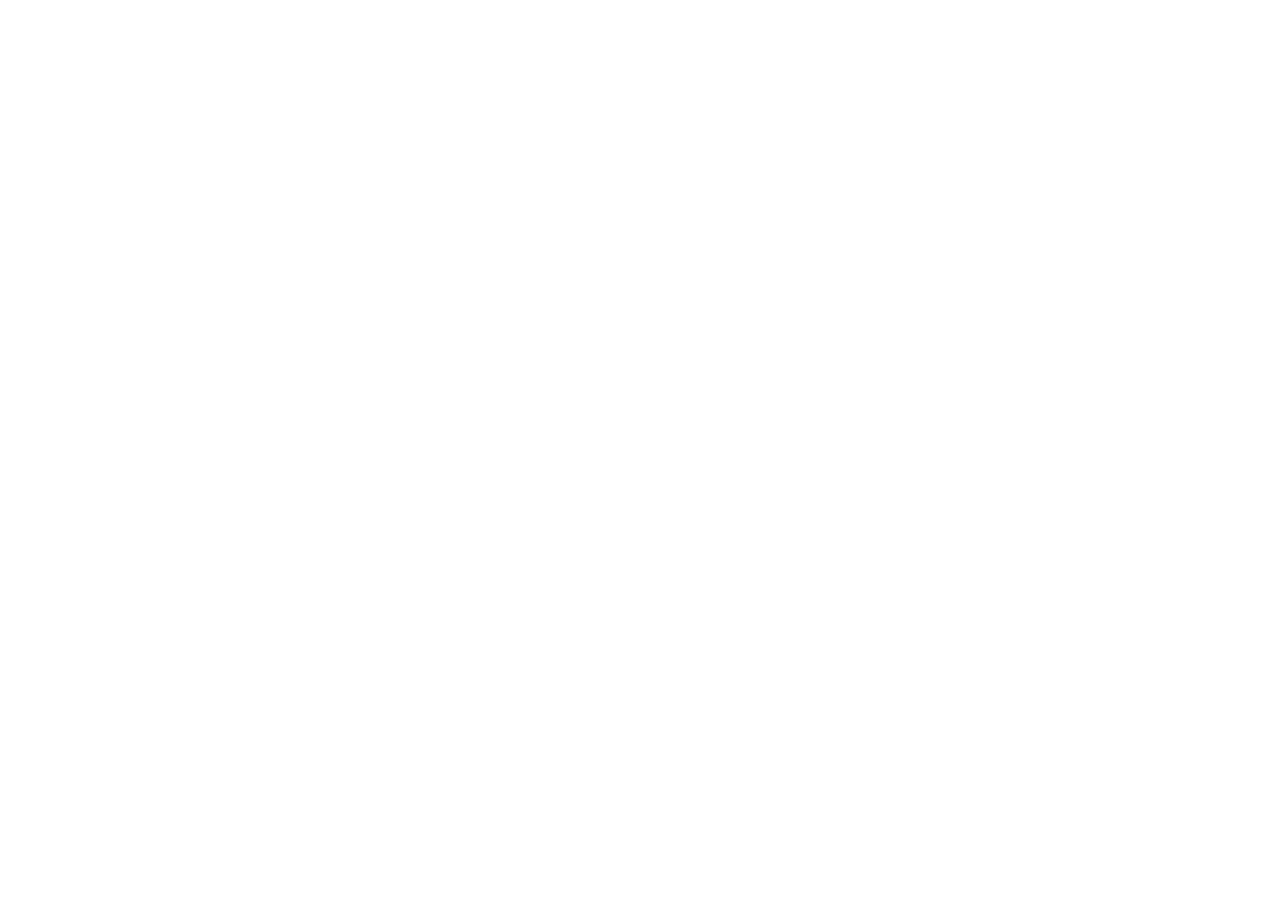
==== index.html @ 8cde50d0 "done" ====
<!DOCTYPE html>
<html lang="en">
<head>
    <meta charset="UTF-8">
    <meta http-equiv="X-UA-Compatible" content="IE=edge">
    <meta name="viewport" content="width=device-width, initial-scale=1.0">
    <title>WeTube-Clone</title>
    <link rel="stylesheet" href="style.css">
</head>
<body>
    
    <nav class="flex-div">
        <div class="nav-laft">
            <img src="images/images/menu.png" alt="">
            <img src="images/images/download.png" alt="">
        </div>
        <div class="nav-middle"></div>
        <div class="nav-right">
            <img src="images/images/upload.png" alt="">
            <img src="images/images/more.png" alt="">
            <img src="images/images/notification.png" alt="">
            <img src="images/images/Jack.png" alt="">
        </div>
    </nav>
</body>
</html>
---- style.css ----
*{
    margin: 0;
    padding: 0;
    font-family: 'poppins',sans-sarif;
    box-sizing: border-box;
}

a{
    text-decoration: none;
    color: #5a5a5a;

}
img{
    cursor: pointer;
}

.flex-div{
    display: flex;
    align-items: center;
}

nav{
    padding: 10px 2%;
    justify-content: space-between;
    box-shadow: 0 0 10px rgba(red, green, blue, alpha);
}
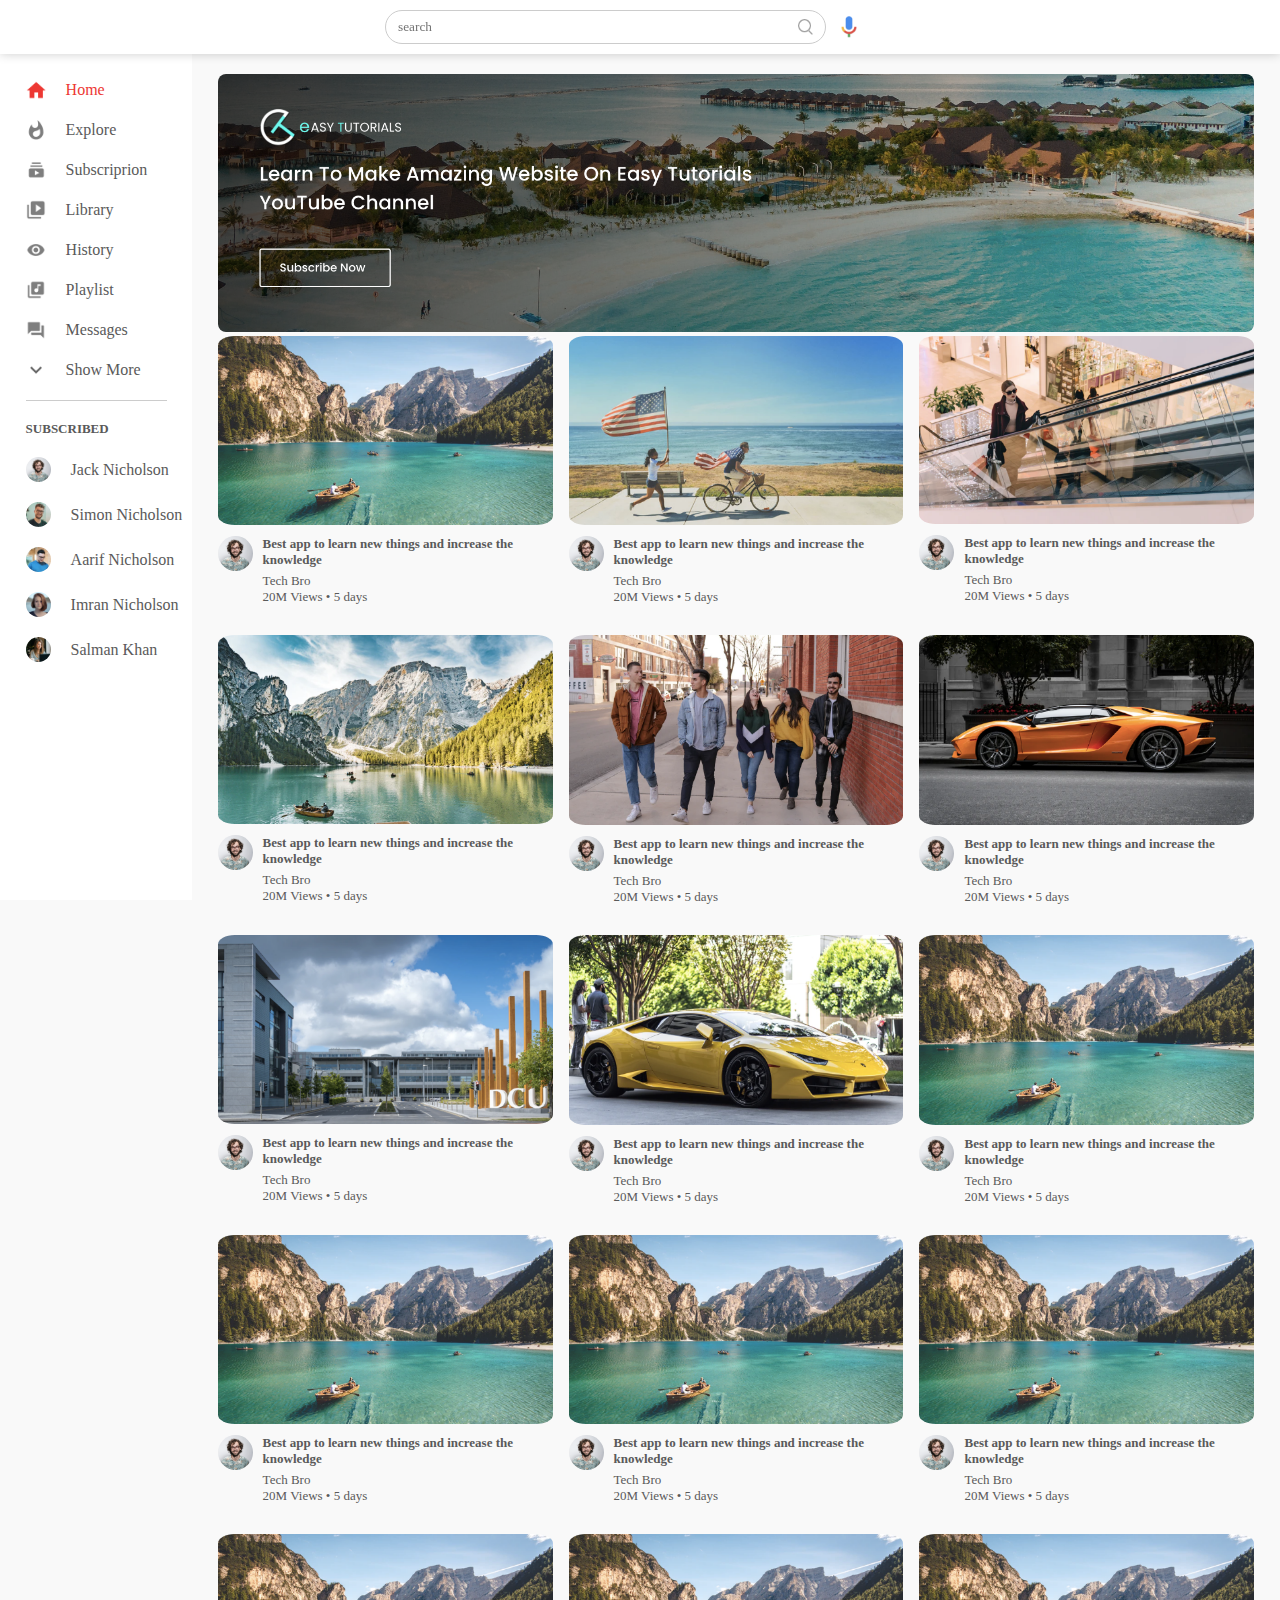
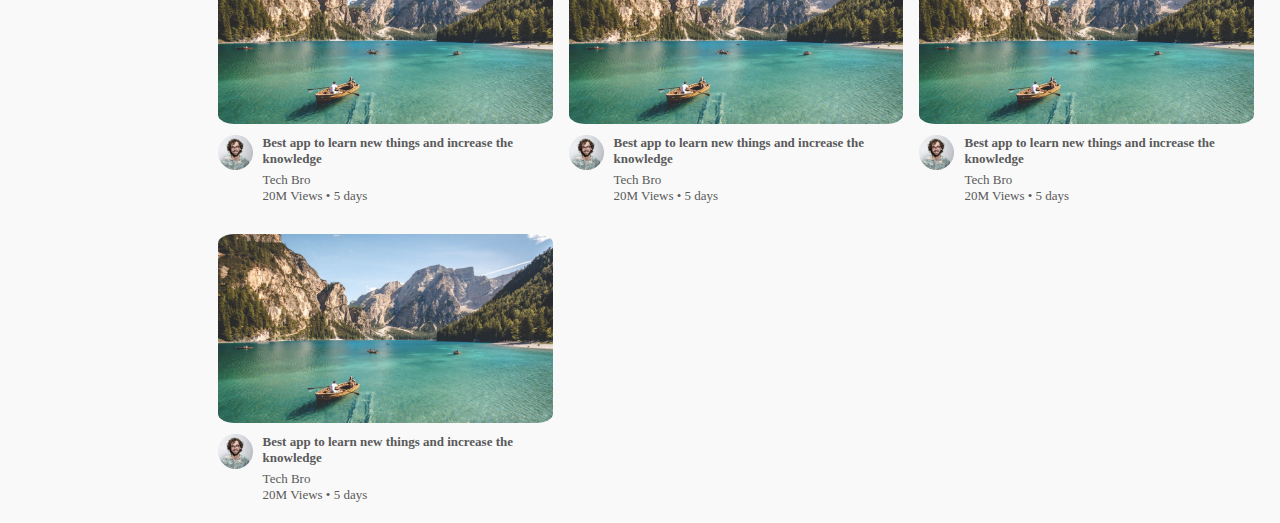
==== commit 85aac85c: "done" ====
--- a/index.html
+++ b/index.html
@@ -10,17 +10,240 @@
 <body>
     
     <nav class="flex-div">
-        <div class="nav-laft">
-            <img src="images/images/menu.png" alt="">
-            <img src="images/images/download.png" alt="">
-        </div>
-        <div class="nav-middle"></div>
-        <div class="nav-right">
+        <div class="nav-laft flex-div">
+            <img src="images/images/menu.png" alt="" class="menu-icon">
+            <img src="images/images/download.png" alt="" class="logo">
+        </div>
+        <div class="nav-middle flex-div">
+            <div class="search-box flex-div">
+                <input type="text"  placeholder="search">
+                <img src="/Images/images/search.png" alt="">
+            </div>
+            <img src="/Images/images/voice-search.png" alt="" class="mic-icon">
+        </div>
+        <div class="nav-right flex-div">
             <img src="images/images/upload.png" alt="">
             <img src="images/images/more.png" alt="">
             <img src="images/images/notification.png" alt="">
-            <img src="images/images/Jack.png" alt="">
+            <img src="images/images/Jack.png" alt="" class="user-icon">
         </div>
     </nav>
+
+    <!----------------Sidebar------------- -->
+
+    <div class="sidebar">
+        <div class="shortcut-links">
+            <a href=""><img src="/Images/images/home.png" alt=""><p>Home</p></a>
+            <a href=""><img src="/Images/images/explore.png" alt=""><p>Explore</p></a>
+            <a href=""><img src="/Images/images/subscriprion.png" alt=""><p>Subscriprion</p></a>
+            <a href=""><img src="/Images/images/library.png" alt=""><p>Library</p></a>
+            <a href=""><img src="/Images/images/history.png" alt=""><p>History</p></a>
+            <a href=""><img src="/Images/images/playlist.png" alt=""><p>Playlist</p></a>
+            <a href=""><img src="/Images/images/messages.png" alt=""><p>Messages</p></a>
+            <a href=""><img src="/Images/images/show-more.png" alt=""><p>Show More</p></a>
+            <hr>
+        </div>
+        <div class="subscribed-list">
+            <h3>SUBSCRIBED</h3>
+            <a href=""><img src="/Images/images/Jack.png" alt=""><p>Jack Nicholson</p></a>
+            <a href=""><img src="/Images/images/simon.png" alt=""><p>Simon Nicholson</p></a>
+            <a href=""><img src="/Images/images/tom.png" alt=""><p>Aarif Nicholson</p></a>
+            <a href=""><img src="/Images/images/megan.png" alt=""><p>Imran Nicholson</p></a>
+            <a href=""><img src="/Images/images/cameron.png" alt=""><p>Salman Khan </p></a>
+        </div>
+    </div>
+
+
+    <!-- ----------------main------------ -->
+
+    <div class="container">
+        <div class="banner">
+            <img src="/Images/images/banner.png" alt="">
+        </div>
+        <div class="list-container">
+            <div class="vid-list">
+                <a href=""><img src="/Images/images/thumbnail1.png" alt="" class="thumbnail"></a>  
+                <div class="flex-div">
+                    <img src="/Images/images/Jack.png" alt="">
+                    <div class="vid-info">
+                        <a href="">Best app to learn new things and increase the knowledge</a>
+                        <p>Tech Bro</p>
+                        <p>20M Views &bull; 5 days</p>
+                    </div>
+                </div>
+            </div>
+            <div class="vid-list">
+                <a href=""><img src="/Images/images/thumbnail2.png" alt="" class="thumbnail"></a>  
+                <div class="flex-div">
+                    <img src="/Images/images/Jack.png" alt="">
+                    <div class="vid-info">
+                        <a href="">Best app to learn new things and increase the knowledge</a>
+                        <p>Tech Bro</p>
+                       <p>20M Views &bull; 5 days</p>
+                    </div>
+                </div>
+            </div>
+            <div class="vid-list">
+                <a href=""><img src="/Images/images/thumbnail3.png" alt="" class="thumbnail"></a>  
+                <div class="flex-div">
+                    <img src="/Images/images/Jack.png" alt="">
+                    <div class="vid-info">
+                        <a href="">Best app to learn new things and increase the knowledge</a>
+                        <p>Tech Bro</p>
+                       <p>20M Views &bull; 5 days</p>
+                    </div>
+                </div>
+            </div>
+            <div class="vid-list">
+                <a href=""><img src="/Images/images/thumbnail4.png" alt="" class="thumbnail"></a>  
+                <div class="flex-div">
+                    <img src="/Images/images/Jack.png" alt="">
+                    <div class="vid-info">
+                        <a href="">Best app to learn new things and increase the knowledge</a>
+                        <p>Tech Bro</p>
+                       <p>20M Views &bull; 5 days</p>
+                    </div>
+                </div>
+            </div>
+            <div class="vid-list">
+                <a href=""><img src="/Images/images/thumbnail5.png" alt="" class="thumbnail"></a>  
+                <div class="flex-div">
+                    <img src="/Images/images/Jack.png" alt="">
+                    <div class="vid-info">
+                        <a href="">Best app to learn new things and increase the knowledge</a>
+                        <p>Tech Bro</p>
+                       <p>20M Views &bull; 5 days</p>
+                    </div>
+                </div>
+            </div>
+            <div class="vid-list">
+                <a href=""><img src="/Images/images/thumbnail6.png" alt="" class="thumbnail"></a>  
+                <div class="flex-div">
+                    <img src="/Images/images/Jack.png" alt="">
+                    <div class="vid-info">
+                        <a href="">Best app to learn new things and increase the knowledge</a>
+                        <p>Tech Bro</p>
+                       <p>20M Views &bull; 5 days</p>
+                    </div>
+                </div>
+            </div>
+            <div class="vid-list">
+                <a href=""><img src="/Images/images/thumbnail7.png" alt="" class="thumbnail"></a>  
+                <div class="flex-div">
+                    <img src="/Images/images/Jack.png" alt="">
+                    <div class="vid-info">
+                        <a href="">Best app to learn new things and increase the knowledge</a>
+                        <p>Tech Bro</p>
+                       <p>20M Views &bull; 5 days</p>
+                    </div>
+                </div>
+            </div>
+            <div class="vid-list">
+                <a href=""><img src="/Images/images/thumbnail8.png" alt="" class="thumbnail"></a>  
+                <div class="flex-div">
+                    <img src="/Images/images/Jack.png" alt="">
+                    <div class="vid-info">
+                        <a href="">Best app to learn new things and increase the knowledge</a>
+                        <p>Tech Bro</p>
+                        <p>20M Views &bull; 5 days</p>
+                    </div>
+                </div>
+            </div>
+            <div class="vid-list">
+                <a href=""><img src="/Images/images/thumbnail1.png" alt="" class="thumbnail"></a>  
+                <div class="flex-div">
+                    <img src="/Images/images/Jack.png" alt="">
+                    <div class="vid-info">
+                        <a href="">Best app to learn new things and increase the knowledge</a>
+                        <p>Tech Bro</p>
+                        <p>20M Views &bull; 5 days</p>
+                    </div>
+                </div>
+            </div>
+            <div class="vid-list">
+                <a href=""><img src="/Images/images/thumbnail1.png" alt="" class="thumbnail"></a>  
+                <div class="flex-div">
+                    <img src="/Images/images/Jack.png" alt="">
+                    <div class="vid-info">
+                        <a href="">Best app to learn new things and increase the knowledge</a>
+                        <p>Tech Bro</p>
+                        <p>20M Views &bull; 5 days</p>
+                    </div>
+                </div>
+            </div>
+            <div class="vid-list">
+                <a href=""><img src="/Images/images/thumbnail1.png" alt="" class="thumbnail"></a>  
+                <div class="flex-div">
+                    <img src="/Images/images/Jack.png" alt="">
+                    <div class="vid-info">
+                        <a href="">Best app to learn new things and increase the knowledge</a>
+                        <p>Tech Bro</p>
+                        <p>20M Views &bull; 5 days</p>
+                    </div>
+                </div>
+            </div>
+            <div class="vid-list">
+                <a href=""><img src="/Images/images/thumbnail1.png" alt="" class="thumbnail"></a>  
+                <div class="flex-div">
+                    <img src="/Images/images/Jack.png" alt="">
+                    <div class="vid-info">
+                        <a href="">Best app to learn new things and increase the knowledge</a>
+                        <p>Tech Bro</p>
+                        <p>20M Views &bull; 5 days</p>
+                    </div>
+                </div>
+            </div>
+            <div class="vid-list">
+                <a href=""><img src="/Images/images/thumbnail1.png" alt="" class="thumbnail"></a>  
+                <div class="flex-div">
+                    <img src="/Images/images/Jack.png" alt="">
+                    <div class="vid-info">
+                        <a href="">Best app to learn new things and increase the knowledge</a>
+                        <p>Tech Bro</p>
+                        <p>20M Views &bull; 5 days</p>
+                    </div>
+                </div>
+            </div>
+            <div class="vid-list">
+                <a href=""><img src="/Images/images/thumbnail1.png" alt="" class="thumbnail"></a>  
+                <div class="flex-div">
+                    <img src="/Images/images/Jack.png" alt="">
+                    <div class="vid-info">
+                        <a href="">Best app to learn new things and increase the knowledge</a>
+                        <p>Tech Bro</p>
+                        <p>20M Views &bull; 5 days</p>
+                    </div>
+                </div>
+            </div>
+            <div class="vid-list">
+                <a href=""><img src="/Images/images/thumbnail1.png" alt="" class="thumbnail"></a>  
+                <div class="flex-div">
+                    <img src="/Images/images/Jack.png" alt="">
+                    <div class="vid-info">
+                        <a href="">Best app to learn new things and increase the knowledge</a>
+                        <p>Tech Bro</p>
+                        <p>20M Views &bull; 5 days</p>
+                    </div>
+                </div>
+            </div>
+            <div class="vid-list">
+                <a href=""><img src="/Images/images/thumbnail1.png" alt="" class="thumbnail"></a>  
+                <div class="flex-div">
+                    <img src="/Images/images/Jack.png" alt="">
+                    <div class="vid-info">
+                        <a href="">Best app to learn new things and increase the knowledge</a>
+                        <p>Tech Bro</p>
+                        <p>20M Views &bull; 5 days</p>
+                    </div>
+                </div>
+            </div>
+        </div>
+    
+    </div>
+
+  
+
+
+    <script  src="/script.js"></script>
 </body>
 </html>--- a/style.css
+++ b/style.css
@@ -22,5 +22,163 @@
 nav{
     padding: 10px 2%;
     justify-content: space-between;
-    box-shadow: 0 0 10px rgba(red, green, blue, alpha);
-}+    box-shadow: 0 0 10px rgba(0, 0, 0, 0.2);
+    background:#fff ;
+    position: sticky;
+    top: 0;
+    z-index: 10;
+}
+
+.nav-right img{
+    width: 25px;
+    margin-right: 25px;
+}
+.nav-right .user-icon{
+    width:35px ;
+    border-radius: 50%;
+    margin-right: 0;
+
+} 
+.nav-laft .menu-icon{
+    width: 22px;
+    margin-right: 25px;
+}
+.nav-laft .logo{
+    width:100px;
+}
+.nav-middle .mic-icon{
+    width: 16px;
+}
+.nav-middle .search-box{
+    border: 1px solid #ccc;
+    margin-right: 15px;
+    padding: 8px 12px;
+    border-radius: 25px;
+}
+.nav-middle .search-box input{
+   width: 400px;
+   border: 0;
+   outline: 0;
+   background: transparent;
+}
+.nav-middle .search-box img{
+   width: 15px;
+}
+
+/* ---------------Sidebar------------- */
+.sidebar{
+    background: #fff;
+    width: 15%;
+    height: 100vh;
+    position: fixed;
+    top: 0;
+    padding-left: 2%;
+    padding-top: 80px;
+}
+
+.shortcut-links a img{
+    width: 20px;
+    margin-right: 20px;
+}
+.shortcut-links a{
+    display: flex;
+    align-items: center;
+    margin-bottom: 20px;
+    width: fit-content;
+    flex-wrap: wrap;
+}
+.shortcut-links a:first-child{
+    color: #ed3833;
+}
+.sidebar hr{
+    border: 0;
+    height: 1px;
+    background: #ccc;
+    width:85%;
+}
+.subscribed-list h3{
+    font-size: 13px;
+    margin: 20px 0;
+    color: #5a5a5a;
+}
+.subscribed-list a{
+    display: flex;
+    align-items: center;
+    margin-bottom: 20px;
+    width: fit-content;
+    flex-wrap: wrap;
+}
+
+.subscribed-list a img{
+   width: 25px;
+   border-radius: 50%;
+   margin-right: 20px;
+}
+.small-sidebar{
+    width: 5%;
+}
+.small-sidebar a p{
+    display: none;
+ }
+ .small-sidebar h3{
+    display: none;
+ }
+ .small-sidebar hr{
+    width:50%;
+    margin-bottom: 25px;
+ }
+
+
+ /* --------------main----------- */
+ .container{
+    background: #f9f9f9;
+    padding-left: 17%;
+    padding-right: 2%;
+    padding-top: 20px;
+    padding-bottom: 20px;
+}
+ .large-container{
+    padding-left:7%;
+ 
+}
+
+.banner{
+    width: 100%;
+}
+
+.banner img{
+    width: 100%;
+    border-radius: 8px;
+}
+.list-container{
+    display: grid;
+    grid-template-columns: repeat(auto-fit,minmax(250px,1fr));
+    grid-column-gap: 16px;
+    grid-row-gap:30px;
+    margin-top: 15;
+}
+.vid-list .thumbnail{
+    width: 100%;
+    border-radius: 5%;
+}
+.vid-list .flex-div{
+    align-items: flex-start;
+    margin-top: 7px;
+}
+.vid-list .flex-div img{
+  width: 35px;
+  margin-right: 10px;
+  border-radius: 50%;
+}
+
+.vid-info{
+    color: #5a5a5a;
+    font-size: 13px;
+}
+.vid-info a{
+    color: #5a5a5a;
+    font-weight:600;
+    display: block;
+    margin-bottom: 5px;
+}
+
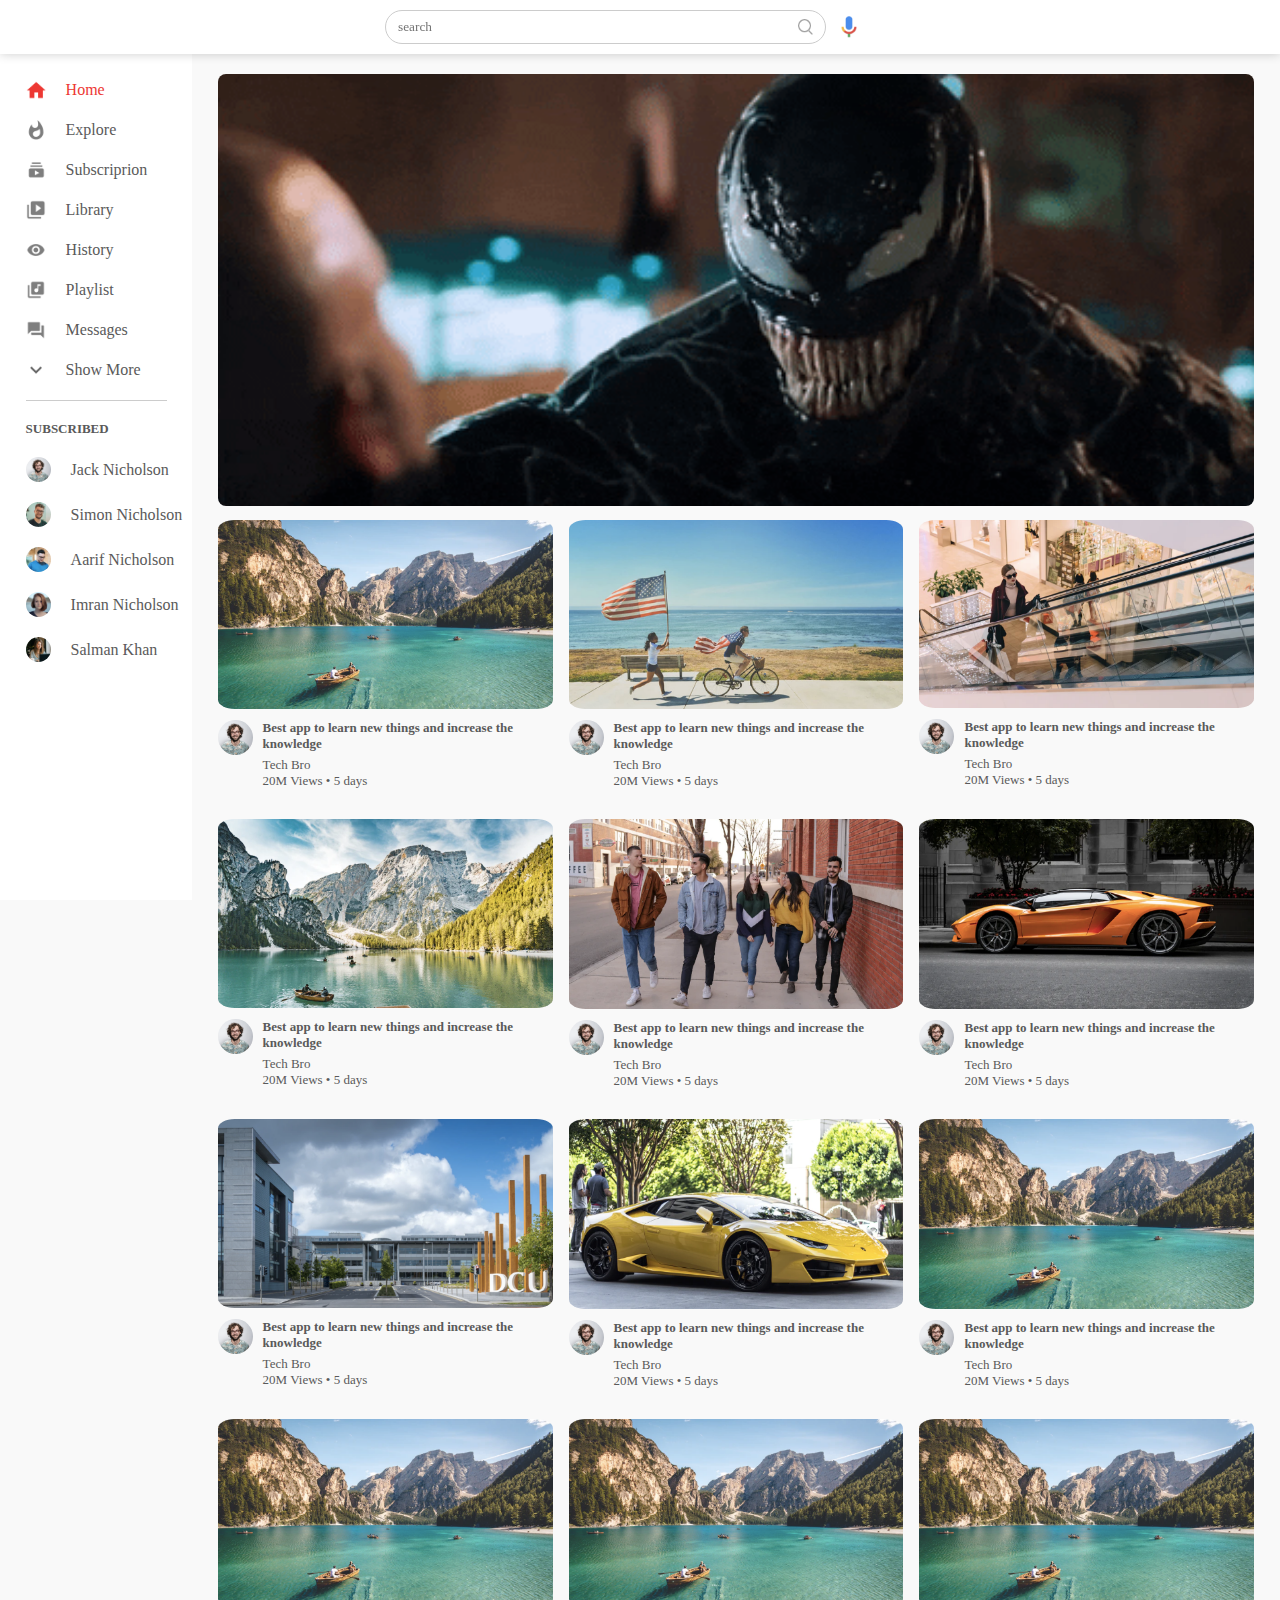
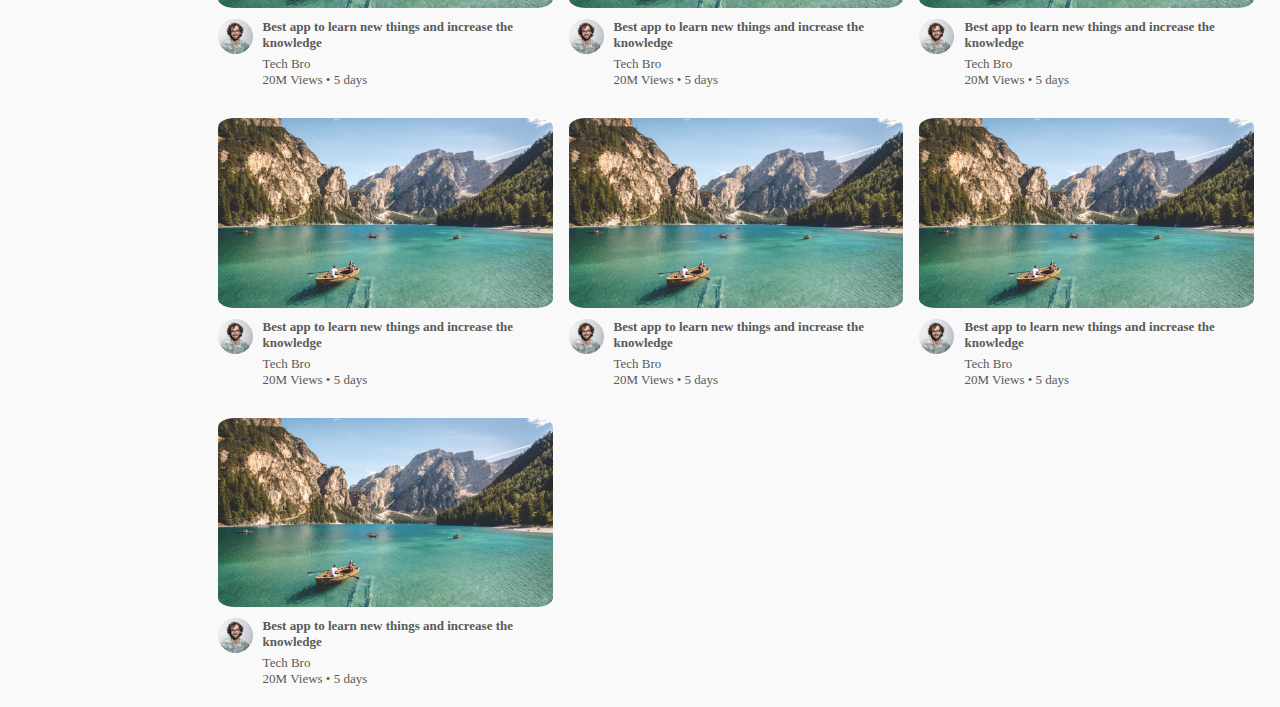
==== commit 8813554f: "done" ====
--- a/index.html
+++ b/index.html
@@ -1,5 +1,6 @@
 <!DOCTYPE html>
 <html lang="en">
+
 <head>
     <meta charset="UTF-8">
     <meta http-equiv="X-UA-Compatible" content="IE=edge">
@@ -7,9 +8,10 @@
     <title>WeTube-Clone</title>
     <link rel="stylesheet" href="style.css">
 </head>
+
 <body>
-    
-    <nav class="flex-div">
+
+    <nav class="flex-div" id="navbar">
         <div class="nav-laft flex-div">
             <img src="images/images/menu.png" alt="" class="menu-icon">
             <img src="images/images/download.png" alt="" class="logo">
@@ -17,9 +19,9 @@
         <div class="nav-middle flex-div">
             <div class="search-box flex-div">
                 <input type="text"  placeholder="search">
-                <img src="/Images/images/search.png" alt="">
-            </div>
-            <img src="/Images/images/voice-search.png" alt="" class="mic-icon">
+                <img src="Images/images/search.png" alt="">
+            </div>
+            <img src="Images/images/voice-search.png" alt="" class="mic-icon">
         </div>
         <div class="nav-right flex-div">
             <img src="images/images/upload.png" alt="">
@@ -33,23 +35,49 @@
 
     <div class="sidebar">
         <div class="shortcut-links">
-            <a href=""><img src="/Images/images/home.png" alt=""><p>Home</p></a>
-            <a href=""><img src="/Images/images/explore.png" alt=""><p>Explore</p></a>
-            <a href=""><img src="/Images/images/subscriprion.png" alt=""><p>Subscriprion</p></a>
-            <a href=""><img src="/Images/images/library.png" alt=""><p>Library</p></a>
-            <a href=""><img src="/Images/images/history.png" alt=""><p>History</p></a>
-            <a href=""><img src="/Images/images/playlist.png" alt=""><p>Playlist</p></a>
-            <a href=""><img src="/Images/images/messages.png" alt=""><p>Messages</p></a>
-            <a href=""><img src="/Images/images/show-more.png" alt=""><p>Show More</p></a>
+            <a href=""><img src="Images/images/home.png" alt="">
+                <p>Home</p>
+            </a>
+            <a href=""><img src="Images/images/explore.png" alt="">
+                <p>Explore</p>
+            </a>
+            <a href=""><img src="Images/images/subscriprion.png" alt="">
+                <p>Subscriprion</p>
+            </a>
+            <a href=""><img src="Images/images/library.png" alt="">
+                <p>Library</p>
+            </a>
+            <a href=""><img src="Images/images/history.png" alt="">
+                <p>History</p>
+            </a>
+            <a href=""><img src="Images/images/playlist.png" alt="">
+                <p>Playlist</p>
+            </a>
+            <a href=""><img src="Images/images/messages.png" alt="">
+                <p>Messages</p>
+            </a>
+            <a href=""><img src="Images/images/show-more.png" alt="">
+                <p>Show More</p>
+            </a>
             <hr>
         </div>
         <div class="subscribed-list">
             <h3>SUBSCRIBED</h3>
-            <a href=""><img src="/Images/images/Jack.png" alt=""><p>Jack Nicholson</p></a>
-            <a href=""><img src="/Images/images/simon.png" alt=""><p>Simon Nicholson</p></a>
-            <a href=""><img src="/Images/images/tom.png" alt=""><p>Aarif Nicholson</p></a>
-            <a href=""><img src="/Images/images/megan.png" alt=""><p>Imran Nicholson</p></a>
-            <a href=""><img src="/Images/images/cameron.png" alt=""><p>Salman Khan </p></a>
+            <a href=""><img src="Images/images/Jack.png" alt="">
+                <p>Jack Nicholson</p>
+            </a>
+            <a href=""><img src="Images/images/simon.png" alt="">
+                <p>Simon Nicholson</p>
+            </a>
+            <a href=""><img src="Images/images/tom.png" alt="">
+                <p>Aarif Nicholson</p>
+            </a>
+            <a href=""><img src="Images/images/megan.png" alt="">
+                <p>Imran Nicholson</p>
+            </a>
+            <a href=""><img src="Images/images/cameron.png" alt="">
+                <p>Salman Khan </p>
+            </a>
         </div>
     </div>
 
@@ -58,192 +86,218 @@
 
     <div class="container">
         <div class="banner">
-            <img src="/Images/images/banner.png" alt="">
+            <img src="Images/images/giphy.gif" alt="">
         </div>
         <div class="list-container">
             <div class="vid-list">
-                <a href=""><img src="/Images/images/thumbnail1.png" alt="" class="thumbnail"></a>  
-                <div class="flex-div">
-                    <img src="/Images/images/Jack.png" alt="">
-                    <div class="vid-info">
-                        <a href="">Best app to learn new things and increase the knowledge</a>
-                        <p>Tech Bro</p>
-                        <p>20M Views &bull; 5 days</p>
-                    </div>
-                </div>
-            </div>
-            <div class="vid-list">
-                <a href=""><img src="/Images/images/thumbnail2.png" alt="" class="thumbnail"></a>  
-                <div class="flex-div">
-                    <img src="/Images/images/Jack.png" alt="">
-                    <div class="vid-info">
-                        <a href="">Best app to learn new things and increase the knowledge</a>
-                        <p>Tech Bro</p>
-                       <p>20M Views &bull; 5 days</p>
-                    </div>
-                </div>
-            </div>
-            <div class="vid-list">
-                <a href=""><img src="/Images/images/thumbnail3.png" alt="" class="thumbnail"></a>  
-                <div class="flex-div">
-                    <img src="/Images/images/Jack.png" alt="">
-                    <div class="vid-info">
-                        <a href="">Best app to learn new things and increase the knowledge</a>
-                        <p>Tech Bro</p>
-                       <p>20M Views &bull; 5 days</p>
-                    </div>
-                </div>
-            </div>
-            <div class="vid-list">
-                <a href=""><img src="/Images/images/thumbnail4.png" alt="" class="thumbnail"></a>  
-                <div class="flex-div">
-                    <img src="/Images/images/Jack.png" alt="">
-                    <div class="vid-info">
-                        <a href="">Best app to learn new things and increase the knowledge</a>
-                        <p>Tech Bro</p>
-                       <p>20M Views &bull; 5 days</p>
-                    </div>
-                </div>
-            </div>
-            <div class="vid-list">
-                <a href=""><img src="/Images/images/thumbnail5.png" alt="" class="thumbnail"></a>  
-                <div class="flex-div">
-                    <img src="/Images/images/Jack.png" alt="">
-                    <div class="vid-info">
-                        <a href="">Best app to learn new things and increase the knowledge</a>
-                        <p>Tech Bro</p>
-                       <p>20M Views &bull; 5 days</p>
-                    </div>
-                </div>
-            </div>
-            <div class="vid-list">
-                <a href=""><img src="/Images/images/thumbnail6.png" alt="" class="thumbnail"></a>  
-                <div class="flex-div">
-                    <img src="/Images/images/Jack.png" alt="">
-                    <div class="vid-info">
-                        <a href="">Best app to learn new things and increase the knowledge</a>
-                        <p>Tech Bro</p>
-                       <p>20M Views &bull; 5 days</p>
-                    </div>
-                </div>
-            </div>
-            <div class="vid-list">
-                <a href=""><img src="/Images/images/thumbnail7.png" alt="" class="thumbnail"></a>  
-                <div class="flex-div">
-                    <img src="/Images/images/Jack.png" alt="">
-                    <div class="vid-info">
-                        <a href="">Best app to learn new things and increase the knowledge</a>
-                        <p>Tech Bro</p>
-                       <p>20M Views &bull; 5 days</p>
-                    </div>
-                </div>
-            </div>
-            <div class="vid-list">
-                <a href=""><img src="/Images/images/thumbnail8.png" alt="" class="thumbnail"></a>  
-                <div class="flex-div">
-                    <img src="/Images/images/Jack.png" alt="">
-                    <div class="vid-info">
-                        <a href="">Best app to learn new things and increase the knowledge</a>
-                        <p>Tech Bro</p>
-                        <p>20M Views &bull; 5 days</p>
-                    </div>
-                </div>
-            </div>
-            <div class="vid-list">
-                <a href=""><img src="/Images/images/thumbnail1.png" alt="" class="thumbnail"></a>  
-                <div class="flex-div">
-                    <img src="/Images/images/Jack.png" alt="">
-                    <div class="vid-info">
-                        <a href="">Best app to learn new things and increase the knowledge</a>
-                        <p>Tech Bro</p>
-                        <p>20M Views &bull; 5 days</p>
-                    </div>
-                </div>
-            </div>
-            <div class="vid-list">
-                <a href=""><img src="/Images/images/thumbnail1.png" alt="" class="thumbnail"></a>  
-                <div class="flex-div">
-                    <img src="/Images/images/Jack.png" alt="">
-                    <div class="vid-info">
-                        <a href="">Best app to learn new things and increase the knowledge</a>
-                        <p>Tech Bro</p>
-                        <p>20M Views &bull; 5 days</p>
-                    </div>
-                </div>
-            </div>
-            <div class="vid-list">
-                <a href=""><img src="/Images/images/thumbnail1.png" alt="" class="thumbnail"></a>  
-                <div class="flex-div">
-                    <img src="/Images/images/Jack.png" alt="">
-                    <div class="vid-info">
-                        <a href="">Best app to learn new things and increase the knowledge</a>
-                        <p>Tech Bro</p>
-                        <p>20M Views &bull; 5 days</p>
-                    </div>
-                </div>
-            </div>
-            <div class="vid-list">
-                <a href=""><img src="/Images/images/thumbnail1.png" alt="" class="thumbnail"></a>  
-                <div class="flex-div">
-                    <img src="/Images/images/Jack.png" alt="">
-                    <div class="vid-info">
-                        <a href="">Best app to learn new things and increase the knowledge</a>
-                        <p>Tech Bro</p>
-                        <p>20M Views &bull; 5 days</p>
-                    </div>
-                </div>
-            </div>
-            <div class="vid-list">
-                <a href=""><img src="/Images/images/thumbnail1.png" alt="" class="thumbnail"></a>  
-                <div class="flex-div">
-                    <img src="/Images/images/Jack.png" alt="">
-                    <div class="vid-info">
-                        <a href="">Best app to learn new things and increase the knowledge</a>
-                        <p>Tech Bro</p>
-                        <p>20M Views &bull; 5 days</p>
-                    </div>
-                </div>
-            </div>
-            <div class="vid-list">
-                <a href=""><img src="/Images/images/thumbnail1.png" alt="" class="thumbnail"></a>  
-                <div class="flex-div">
-                    <img src="/Images/images/Jack.png" alt="">
-                    <div class="vid-info">
-                        <a href="">Best app to learn new things and increase the knowledge</a>
-                        <p>Tech Bro</p>
-                        <p>20M Views &bull; 5 days</p>
-                    </div>
-                </div>
-            </div>
-            <div class="vid-list">
-                <a href=""><img src="/Images/images/thumbnail1.png" alt="" class="thumbnail"></a>  
-                <div class="flex-div">
-                    <img src="/Images/images/Jack.png" alt="">
-                    <div class="vid-info">
-                        <a href="">Best app to learn new things and increase the knowledge</a>
-                        <p>Tech Bro</p>
-                        <p>20M Views &bull; 5 days</p>
-                    </div>
-                </div>
-            </div>
-            <div class="vid-list">
-                <a href=""><img src="/Images/images/thumbnail1.png" alt="" class="thumbnail"></a>  
-                <div class="flex-div">
-                    <img src="/Images/images/Jack.png" alt="">
-                    <div class="vid-info">
-                        <a href="">Best app to learn new things and increase the knowledge</a>
-                        <p>Tech Bro</p>
-                        <p>20M Views &bull; 5 days</p>
-                    </div>
-                </div>
-            </div>
-        </div>
+                <a href="play.video.html"><img src="Images/images/thumbnail1.png" alt="" class="thumbnail"></a>
+                <div class="flex-div">
+                    <img src="Images/images/Jack.png" alt="">
+                    <div class="vid-info">
+                        <a href="play.video.html">Best app to learn new things and increase the knowledge</a>
+                        <p>Tech Bro</p>
+                        <p>20M Views &bull; 5 days</p>
+                    </div>
+                </div>
+            </div>
+            <div class="vid-list">
+                <a href=""><img src="Images/images/thumbnail2.png" alt="" class="thumbnail"></a>
+                <div class="flex-div">
+                    <img src="Images/images/Jack.png" alt="">
+                    <div class="vid-info">
+                        <a href="">Best app to learn new things and increase the knowledge</a>
+                        <p>Tech Bro</p>
+                        <p>20M Views &bull; 5 days</p>
+                    </div>
+                </div>
+            </div>
+            <div class="vid-list">
+                <a href=""><img src="Images/images/thumbnail3.png" alt="" class="thumbnail"></a>
+                <div class="flex-div">
+                    <img src="Images/images/Jack.png" alt="">
+                    <div class="vid-info">
+                        <a href="">Best app to learn new things and increase the knowledge</a>
+                        <p>Tech Bro</p>
+                        <p>20M Views &bull; 5 days</p>
+                    </div>
+                </div>
+            </div>
+            <div class="vid-list">
+                <a href=""><img src="Images/images/thumbnail4.png" alt="" class="thumbnail"></a>
+                <div class="flex-div">
+                    <img src="Images/images/Jack.png" alt="">
+                    <div class="vid-info">
+                        <a href="">Best app to learn new things and increase the knowledge</a>
+                        <p>Tech Bro</p>
+                        <p>20M Views &bull; 5 days</p>
+                    </div>
+                </div>
+            </div>
+            <div class="vid-list">
+                <a href=""><img src="Images/images/thumbnail5.png" alt="" class="thumbnail"></a>
+                <div class="flex-div">
+                    <img src="Images/images/Jack.png" alt="">
+                    <div class="vid-info">
+                        <a href="">Best app to learn new things and increase the knowledge</a>
+                        <p>Tech Bro</p>
+                        <p>20M Views &bull; 5 days</p>
+                    </div>
+                </div>
+            </div>
+            <div class="vid-list">
+                <a href=""><img src="Images/images/thumbnail6.png" alt="" class="thumbnail"></a>
+                <div class="flex-div">
+                    <img src="Images/images/Jack.png" alt="">
+                    <div class="vid-info">
+                        <a href="">Best app to learn new things and increase the knowledge</a>
+                        <p>Tech Bro</p>
+                        <p>20M Views &bull; 5 days</p>
+                    </div>
+                </div>
+            </div>
+            <div class="vid-list">
+                <a href=""><img src="Images/images/thumbnail7.png" alt="" class="thumbnail"></a>
+                <div class="flex-div">
+                    <img src="Images/images/Jack.png" alt="">
+                    <div class="vid-info">
+                        <a href="">Best app to learn new things and increase the knowledge</a>
+                        <p>Tech Bro</p>
+                        <p>20M Views &bull; 5 days</p>
+                    </div>
+                </div>
+            </div>
+            <div class="vid-list">
+                <a href=""><img src="Images/images/thumbnail8.png" alt="" class="thumbnail"></a>
+                <div class="flex-div">
+                    <img src="Images/images/Jack.png" alt="">
+                    <div class="vid-info">
+                        <a href="">Best app to learn new things and increase the knowledge</a>
+                        <p>Tech Bro</p>
+                        <p>20M Views &bull; 5 days</p>
+                    </div>
+                </div>
+            </div>
+            <div class="vid-list">
+                <a href=""><img src="Images/images/thumbnail1.png" alt="" class="thumbnail"></a>
+                <div class="flex-div">
+                    <img src="Images/images/Jack.png" alt="">
+                    <div class="vid-info">
+                        <a href="">Best app to learn new things and increase the knowledge</a>
+                        <p>Tech Bro</p>
+                        <p>20M Views &bull; 5 days</p>
+                    </div>
+                </div>
+            </div>
+            <div class="vid-list">
+                <a href=""><img src="Images/images/thumbnail1.png" alt="" class="thumbnail"></a>
+                <div class="flex-div">
+                    <img src="Images/images/Jack.png" alt="">
+                    <div class="vid-info">
+                        <a href="">Best app to learn new things and increase the knowledge</a>
+                        <p>Tech Bro</p>
+                        <p>20M Views &bull; 5 days</p>
+                    </div>
+                </div>
+            </div>
+            <div class="vid-list">
+                <a href=""><img src="Images/images/thumbnail1.png" alt="" class="thumbnail"></a>
+                <div class="flex-div">
+                    <img src="Images/images/Jack.png" alt="">
+                    <div class="vid-info">
+                        <a href="">Best app to learn new things and increase the knowledge</a>
+                        <p>Tech Bro</p>
+                        <p>20M Views &bull; 5 days</p>
+                    </div>
+                </div>
+            </div>
+            <div class="vid-list">
+                <a href=""><img src="Images/images/thumbnail1.png" alt="" class="thumbnail"></a>
+                <div class="flex-div">
+                    <img src="Images/images/Jack.png" alt="">
+                    <div class="vid-info">
+                        <a href="">Best app to learn new things and increase the knowledge</a>
+                        <p>Tech Bro</p>
+                        <p>20M Views &bull; 5 days</p>
+                    </div>
+                </div>
+            </div>
+            <div class="vid-list">
+                <a href=""><img src="Images/images/thumbnail1.png" alt="" class="thumbnail"></a>
+                <div class="flex-div">
+                    <img src="Images/images/Jack.png" alt="">
+                    <div class="vid-info">
+                        <a href="">Best app to learn new things and increase the knowledge</a>
+                        <p>Tech Bro</p>
+                        <p>20M Views &bull; 5 days</p>
+                    </div>
+                </div>
+            </div>
+            <div class="vid-list">
+                <a href=""><img src="Images/images/thumbnail1.png" alt="" class="thumbnail"></a>
+                <div class="flex-div">
+                    <img src="Images/images/Jack.png" alt="">
+                    <div class="vid-info">
+                        <a href="">Best app to learn new things and increase the knowledge</a>
+                        <p>Tech Bro</p>
+                        <p>20M Views &bull; 5 days</p>
+                    </div>
+                </div>
+            </div>
+            <div class="vid-list">
+                <a href=""><img src="Images/images/thumbnail1.png" alt="" class="thumbnail"></a>
+                <div class="flex-div">
+                    <img src="Images/images/Jack.png" alt="">
+                    <div class="vid-info">
+                        <a href="">Best app to learn new things and increase the knowledge</a>
+                        <p>Tech Bro</p>
+                        <p>20M Views &bull; 5 days</p>
+                    </div>
+                </div>
+            </div>
+            <div class="vid-list">
+                <a href=""><img src="Images/images/thumbnail1.png" alt="" class="thumbnail"></a>
+                <div class="flex-div">
+                    <img src="Images/images/Jack.png" alt="">
+                    <div class="vid-info">
+                        <a href="">Best app to learn new things and increase the knowledge</a>
+                        <p>Tech Bro</p>
+                        <p>20M Views &bull; 5 days</p>
+                    </div>
+                </div>
+            </div>
+
+        </div>
+
+    </div>
+
+
+
+
+
+</body>
+
+</html>
+<script src="index.js"></script>
+<!-- <script  type="module" >
+    //  import sidebarNew from "./components/sidebar.js"
+    // let Sidebar  =  document.getElementsByClassName("sidebar")
+    // Sidebar.innerHTML = sidebarNew()
+    // import navbar from "./components/navbar.js"
     
-    </div>
-
-  
-
-
-    <script  src="/script.js"></script>
-</body>
-</html>+    // let Navbar = document.getElementById("navbar")
+    // Navbar.innerHTML = navbar()
+   
+
+    
+
+
+    var menuIcon = document.querySelector(".menu-icon")
+    var sidebar = document.querySelector(".sidebar")
+    var container = document.querySelector(".container")
+
+    menuIcon.onclick = () => {
+        sidebar.classList.toggle("small-sidebar")
+        container.classList.toggle("large-container")
+    }
+
+</script> -->--- a/style.css
+++ b/style.css
@@ -155,7 +155,7 @@
     grid-template-columns: repeat(auto-fit,minmax(250px,1fr));
     grid-column-gap: 16px;
     grid-row-gap:30px;
-    margin-top: 15;
+    margin-top:10px;
 }
 .vid-list .thumbnail{
     width: 100%;
@@ -182,3 +182,70 @@
     margin-bottom: 5px;
 }
 
+@media (max-width: 900px){
+    .menu-icon{
+        display: none;
+    }
+    .sidebar{
+        display: none;
+
+    }
+    .container, .large-container{
+        padding-left: 5%;
+        padding-right: 5%;
+    }
+    .nav-right img{
+        display: none;
+    }
+    .nav-right .user-icon{
+        display: block;
+        width: 30px;
+    }
+    .nav-middle .search-box input{
+        width: 100px;
+    }
+    .nav-middle .mic-icon{
+       display: none;
+    }
+    .nav-laft .logo{
+        width:90px;
+    }
+}
+
+
+
+/* -----------play-video-page--------- */
+
+.play-container{
+    padding-left: 2%;
+}
+.row{
+    display: flex;
+    justify-content: space-between;
+    flex-wrap: wrap;
+}
+.play-video{
+    flex-basis: 69%;
+}
+.right-sidebar{
+    flex-basis: 30%;
+}
+.play-video video{
+    width: 100%;
+}
+
+.side-video-list{
+    display: flex;
+    justify-content: space-between;
+    margin-bottom: 8px;
+}
+.side-video-list img{
+    width: 100%;
+}
+
+.side-video-list .small-thumbnail{
+    flex-basis: 49%;
+}
+.side-video-list .vid-info{
+    flex-basis: 49%;
+}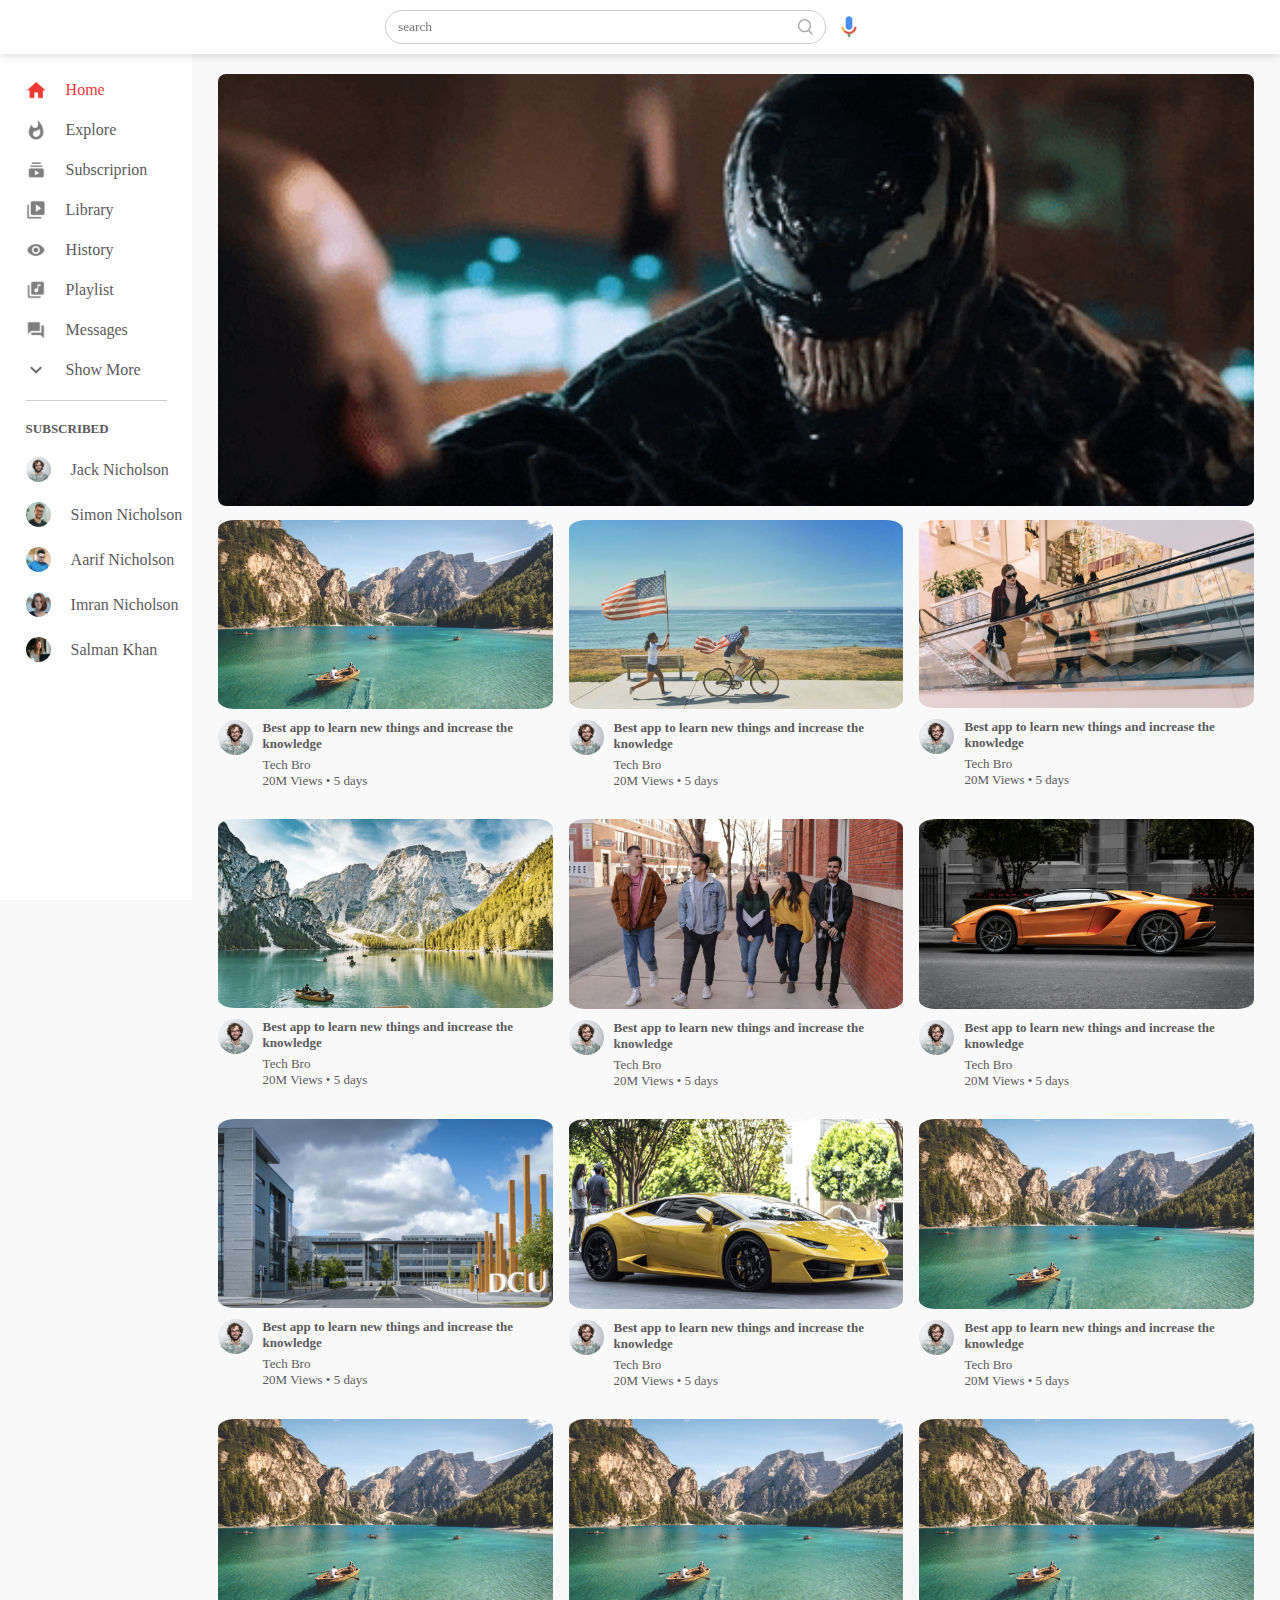
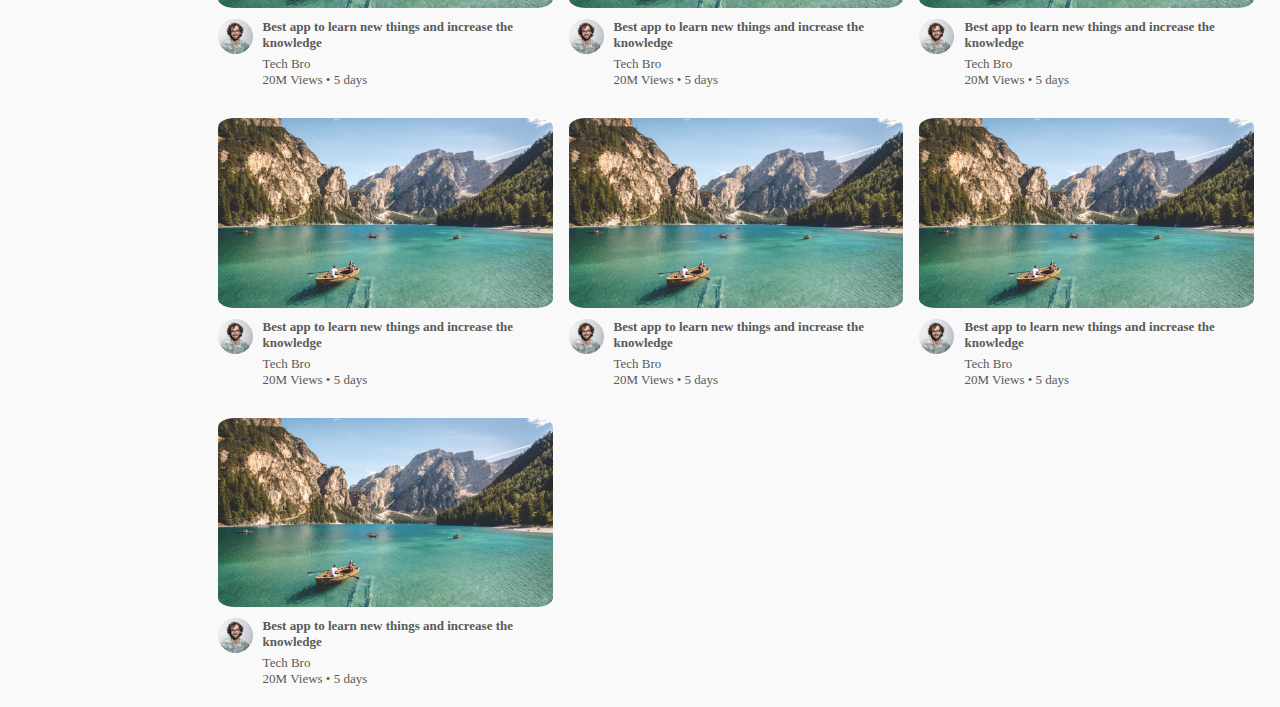
==== commit 4c1aaad5: "done" ====
--- a/index.html
+++ b/index.html
@@ -10,7 +10,6 @@
 </head>
 
 <body>
-
     <nav class="flex-div" id="navbar">
         <div class="nav-laft flex-div">
             <img src="images/images/menu.png" alt="" class="menu-icon">
--- a/style.css
+++ b/style.css
@@ -248,4 +248,30 @@
 }
 .side-video-list .vid-info{
     flex-basis: 49%;
+}
+.play-video .tags a{
+    color: #0000ff;
+    font-size: 13px;
+}
+.play-video h3{
+    font-weight: 600;
+    font-size: 22px;
+}
+.play-video .play-video-info{
+    display: flex;
+    align-items: center;
+    justify-content: space-between;
+    flex-wrap: wrap;
+    margin-top: 10px;
+    font-size: 14px;
+    color: #5a5a5a;
+}
+.play-video .play-video-info a img{
+    width: 20px;
+    margin-right: 8px;
+}
+.play-video .play-video-info a {
+    display: inline-flex;
+    align-items: center;
+    margin-left: 15px;
 }